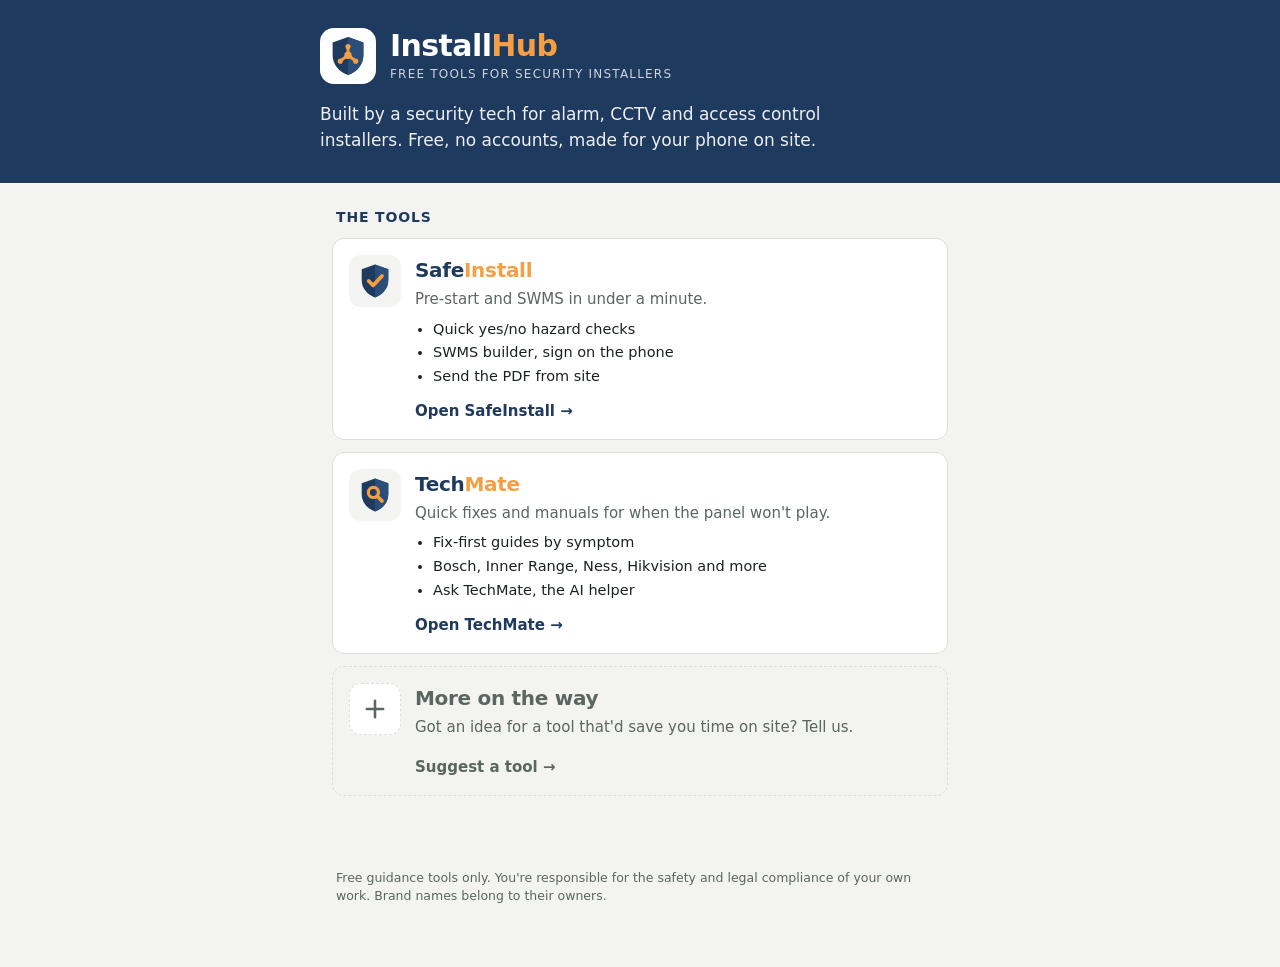
==== index.html @ ba19a9b3 "InstallHub suite home page Co-Authored-By: Claude Opus 5.5 <noreply@anthropic.com> Claude-Session: h" ====
<!DOCTYPE html>
<html lang="en-AU">
<head>
<meta charset="utf-8">
<meta name="viewport" content="width=device-width, initial-scale=1">
<title>InstallHub — Free tools for security installers</title>
<meta name="description" content="Free tools for alarm, CCTV and access control installers: SafeInstall for pre-starts and SWMS, TechMate for quick fixes and manuals.">
<meta name="theme-color" content="#1f3a5f">
<link rel="icon" href="/icons/favicon.svg" type="image/svg+xml">
<link rel="apple-touch-icon" href="/icons/apple-touch-icon.png">
<link rel="manifest" href="/manifest.webmanifest">
<style>
  :root { --bg:#f3f4f1; --card:#fff; --ink:#1b2220; --muted:#5b6561; --line:#dce0db;
          --brand:#1f3a5f; --brand2:#2b4d7a; --accent:#F59E42; --r:12px; }
  * { box-sizing: border-box; }
  body { margin:0; overflow-x:hidden; background:var(--bg); color:var(--ink);
         font:16px/1.5 system-ui,-apple-system,"Segoe UI",Roboto,sans-serif; -webkit-text-size-adjust:100%; }
  header { background:var(--brand); color:#fff; padding:28px 16px 30px; }
  .in { max-width:640px; margin:0 auto; }
  .brand { display:flex; align-items:center; gap:14px; }
  .logo { width:56px; height:56px; border-radius:14px; background:#fff; display:flex; align-items:center; justify-content:center; flex-shrink:0; }
  .wm { margin:0; font-size:30px; letter-spacing:-.6px; line-height:1.1; }
  .wm span { color:var(--accent); }
  .tag { font-size:12px; letter-spacing:.1em; text-transform:uppercase; opacity:.78; margin-top:3px; }
  .intro { margin:18px 0 0; font-size:17px; opacity:.92; max-width:520px; }
  main { max-width:640px; margin:0 auto; padding:18px 12px 40px; }
  h2 { font-size:14px; text-transform:uppercase; letter-spacing:.06em; color:var(--brand); margin:6px 4px 10px; }
  .tool { display:flex; gap:14px; align-items:flex-start; background:var(--card); border:1px solid var(--line);
          border-radius:var(--r); padding:16px; margin-bottom:12px; text-decoration:none; color:var(--ink); }
  .tool:active { transform:scale(.99); }
  .tool .ic { width:52px; height:52px; border-radius:12px; background:var(--bg); display:flex; align-items:center; justify-content:center; flex-shrink:0; }
  .tool b { display:block; font-size:20px; color:var(--brand); letter-spacing:-.3px; }
  .tool b span { color:var(--accent); }
  .tool p { margin:3px 0 8px; color:var(--muted); font-size:15px; }
  .tool ul { margin:0; padding-left:18px; font-size:14.5px; }
  .tool li { margin:2px 0; }
  .tool .go { display:inline-block; margin-top:10px; font-weight:700; color:var(--brand); font-size:15px; }
  .soon { border-style:dashed; background:transparent; }
  .soon b { color:var(--muted); }
  footer { max-width:640px; margin:0 auto; padding:8px 16px 48px; color:var(--muted); font-size:12.5px; }
  footer a { color:var(--muted); }
</style>
</head>
<body>
<header><div class="in">
  <div class="brand">
    <span class="logo"><img src="/icons/logo.svg" width="44" height="44" alt=""></span>
    <div>
      <h1 class="wm">Install<span>Hub</span></h1>
      <div class="tag">Free tools for security installers</div>
    </div>
  </div>
  <p class="intro">Built by a security tech for alarm, CCTV and access control installers. Free, no accounts, made for your phone on site.</p>
</div></header>

<main>
  <h2>The tools</h2>

  <a class="tool" href="https://safeinstall.org">
    <span class="ic"><svg width="38" height="38" viewBox="0 0 120 120" aria-hidden="true"><path d="M60 8 L102 23 V57 C102 84 84 103 60 112 C36 103 18 84 18 57 V23 Z" fill="#1f3a5f"/><path d="M60 8 L102 23 V57 C102 84 84 103 60 112 Z" fill="#2b4d7a"/><polyline points="40,60 54,74 82,44" fill="none" stroke="#F59E42" stroke-width="12" stroke-linecap="round" stroke-linejoin="round"/></svg></span>
    <span>
      <b>Safe<span>Install</span></b>
      <p>Pre-start and SWMS in under a minute.</p>
      <ul><li>Quick yes/no hazard checks</li><li>SWMS builder, sign on the phone</li><li>Send the PDF from site</li></ul>
      <span class="go">Open SafeInstall →</span>
    </span>
  </a>

  <a class="tool" href="https://techmate.installhub.org">
    <span class="ic"><svg width="38" height="38" viewBox="0 0 120 120" aria-hidden="true"><path d="M60 8 L102 23 V57 C102 84 84 103 60 112 C36 103 18 84 18 57 V23 Z" fill="#1f3a5f"/><path d="M60 8 L102 23 V57 C102 84 84 103 60 112 Z" fill="#2b4d7a"/><circle cx="55" cy="52" r="16" fill="none" stroke="#F59E42" stroke-width="10"/><line x1="67" y1="64" x2="82" y2="79" stroke="#F59E42" stroke-width="12" stroke-linecap="round"/></svg></span>
    <span>
      <b>Tech<span>Mate</span></b>
      <p>Quick fixes and manuals for when the panel won't play.</p>
      <ul><li>Fix-first guides by symptom</li><li>Bosch, Inner Range, Ness, Hikvision and more</li><li>Ask TechMate, the AI helper</li></ul>
      <span class="go">Open TechMate →</span>
    </span>
  </a>

  <a class="tool soon" href="https://techmate.installhub.org/suggest/">
    <span class="ic" style="background:#fff;border:1px dashed var(--line)"><svg width="28" height="28" viewBox="0 0 24 24" aria-hidden="true"><path d="M12 5v14M5 12h14" stroke="#5b6561" stroke-width="2.2" stroke-linecap="round"/></svg></span>
    <span>
      <b>More on the way</b>
      <p>Got an idea for a tool that'd save you time on site? Tell us.</p>
      <span class="go" style="color:var(--muted)">Suggest a tool →</span>
    </span>
  </a>
</main>

<footer>
  <p>Free guidance tools only. You're responsible for the safety and legal compliance of your own work. Brand names belong to their owners.</p>
</footer>
</body>
</html>
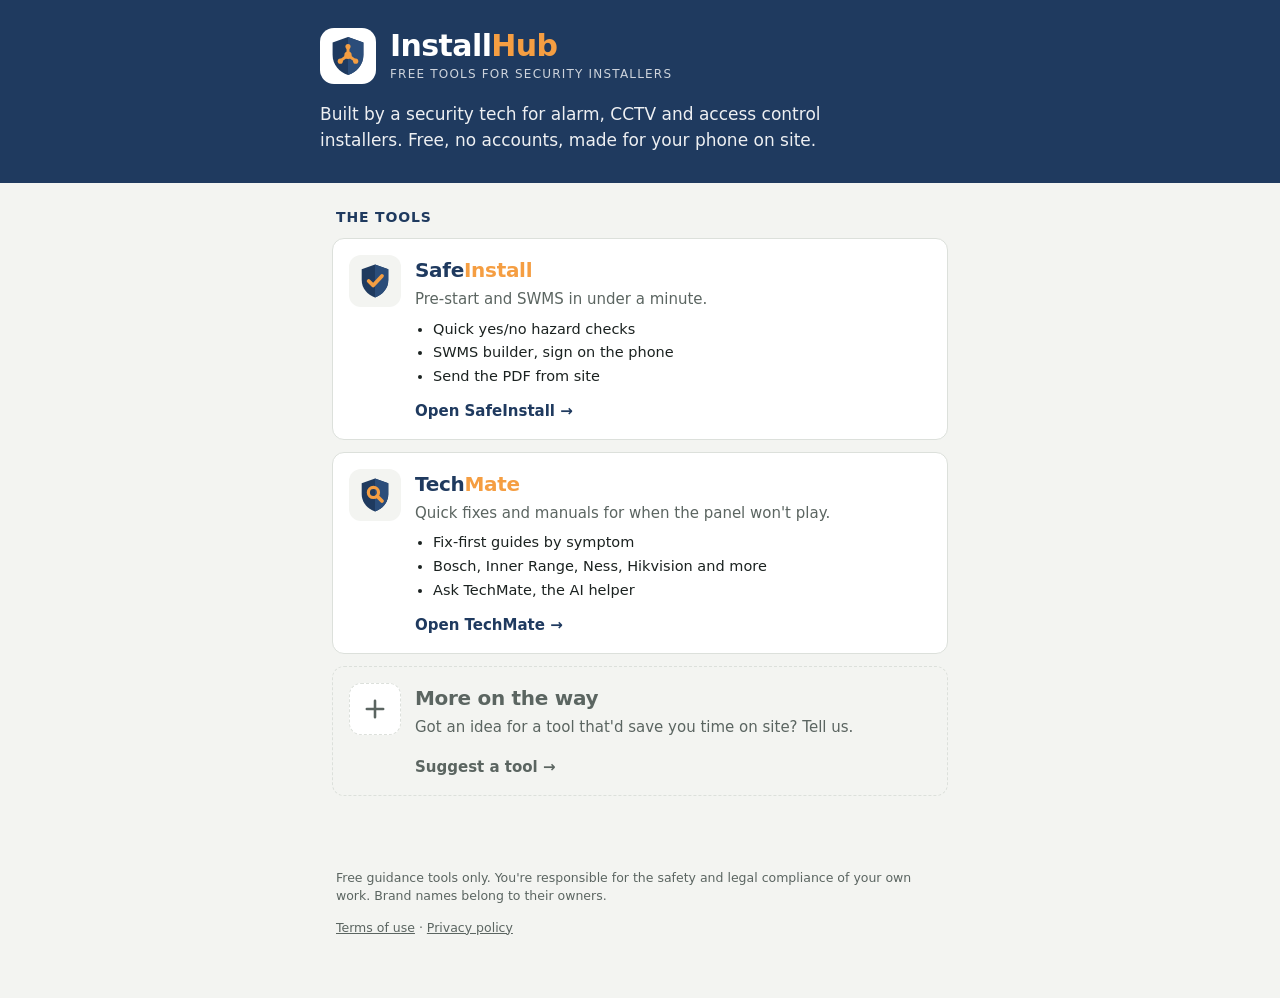
==== commit 214e527a: "Add InstallHub terms of use and privacy policy links; tighten SafeInstall terms Co-Authored-By: Clau" ====
--- a/index.html
+++ b/index.html
@@ -88,6 +88,7 @@
 
 <footer>
   <p>Free guidance tools only. You're responsible for the safety and legal compliance of your own work. Brand names belong to their owners.</p>
+  <p><a href="/terms/">Terms of use</a> · <a href="/privacy/">Privacy policy</a></p>
 </footer>
 </body>
 </html>
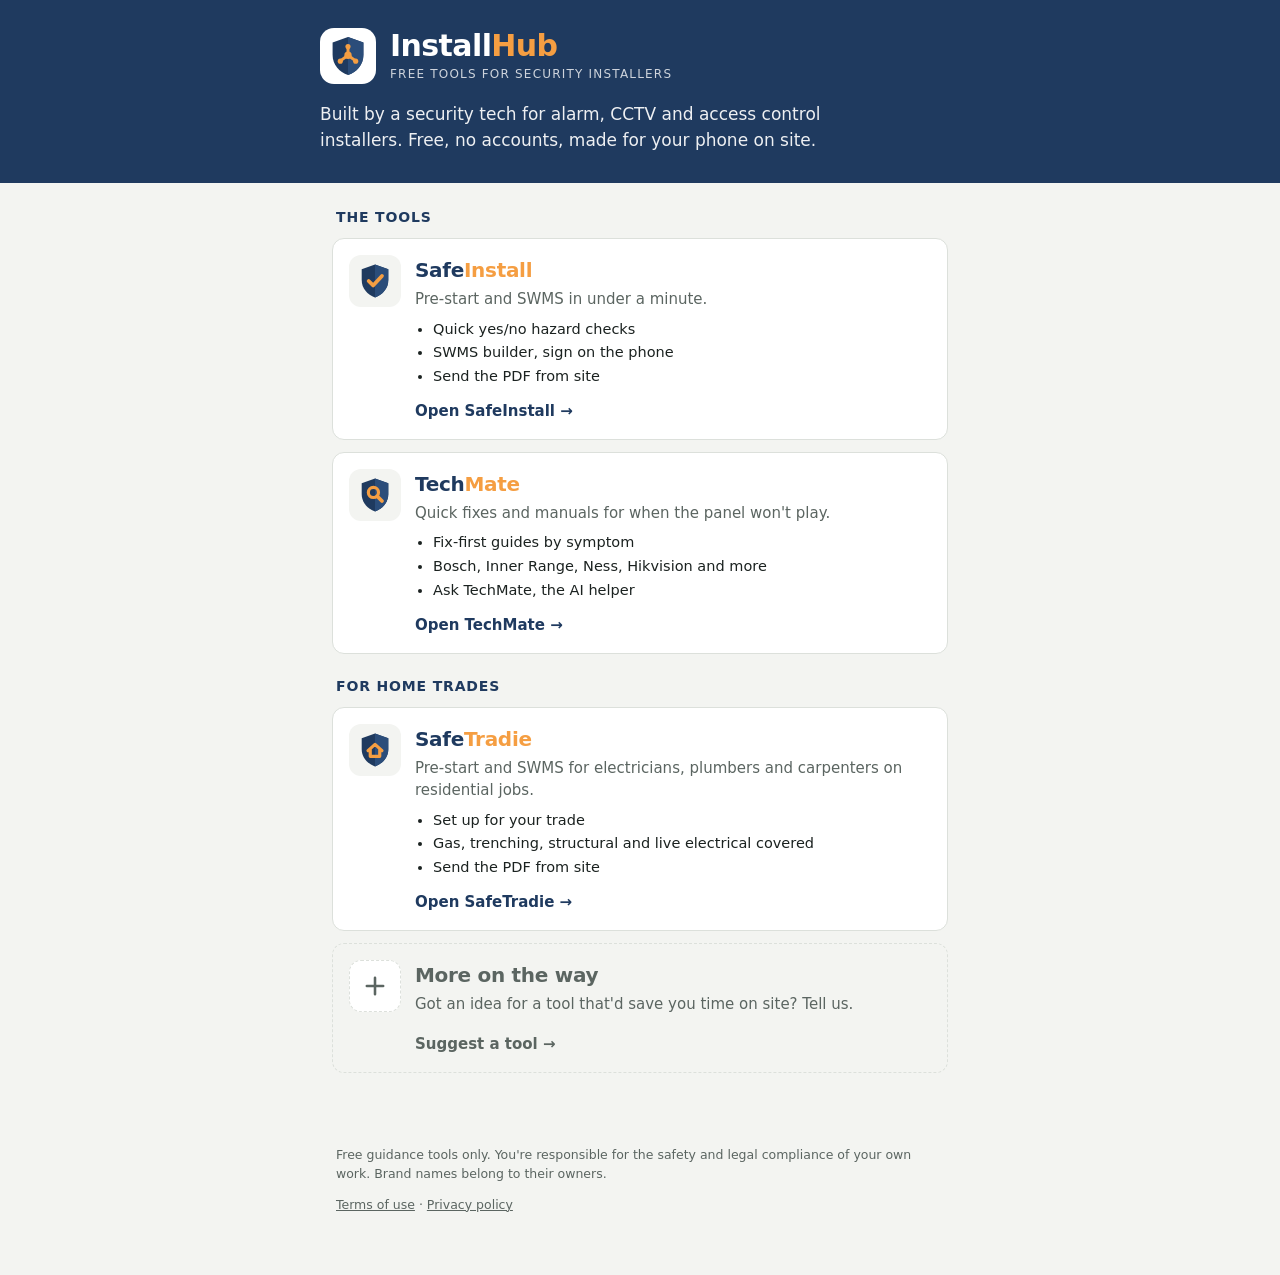
==== commit 8997afce: "Add SafeTradie to InstallHub: home page card, short link, terms, privacy, deploy queue Co-Authored-B" ====
--- a/index.html
+++ b/index.html
@@ -4,7 +4,7 @@
 <meta charset="utf-8">
 <meta name="viewport" content="width=device-width, initial-scale=1">
 <title>InstallHub — Free tools for security installers</title>
-<meta name="description" content="Free tools for alarm, CCTV and access control installers: SafeInstall for pre-starts and SWMS, TechMate for quick fixes and manuals.">
+<meta name="description" content="Free tools for alarm, CCTV and access control installers: SafeInstall for pre-starts and SWMS, TechMate for quick fixes and manuals. Plus SafeTradie, pre-starts and SWMS for home trades.">
 <meta name="theme-color" content="#1f3a5f">
 <link rel="icon" href="/icons/favicon.svg" type="image/svg+xml">
 <link rel="apple-touch-icon" href="/icons/apple-touch-icon.png">
@@ -76,6 +76,18 @@
     </span>
   </a>
 
+  <h2 style="margin-top:22px">For home trades</h2>
+
+  <a class="tool" href="https://safetradie.installhub.org">
+    <span class="ic"><svg width="38" height="38" viewBox="0 0 120 120" aria-hidden="true"><path d="M60 8 L102 23 V57 C102 84 84 103 60 112 C36 103 18 84 18 57 V23 Z" fill="#1f3a5f"/><path d="M60 8 L102 23 V57 C102 84 84 103 60 112 Z" fill="#2b4d7a"/><path d="M38 62 L60 42 L82 62 M45 57 V80 H75 V57" fill="none" stroke="#F59E42" stroke-width="10" stroke-linecap="round" stroke-linejoin="round"/></svg></span>
+    <span>
+      <b>Safe<span>Tradie</span></b>
+      <p>Pre-start and SWMS for electricians, plumbers and carpenters on residential jobs.</p>
+      <ul><li>Set up for your trade</li><li>Gas, trenching, structural and live electrical covered</li><li>Send the PDF from site</li></ul>
+      <span class="go">Open SafeTradie →</span>
+    </span>
+  </a>
+
   <a class="tool soon" href="https://techmate.installhub.org/suggest/">
     <span class="ic" style="background:#fff;border:1px dashed var(--line)"><svg width="28" height="28" viewBox="0 0 24 24" aria-hidden="true"><path d="M12 5v14M5 12h14" stroke="#5b6561" stroke-width="2.2" stroke-linecap="round"/></svg></span>
     <span>
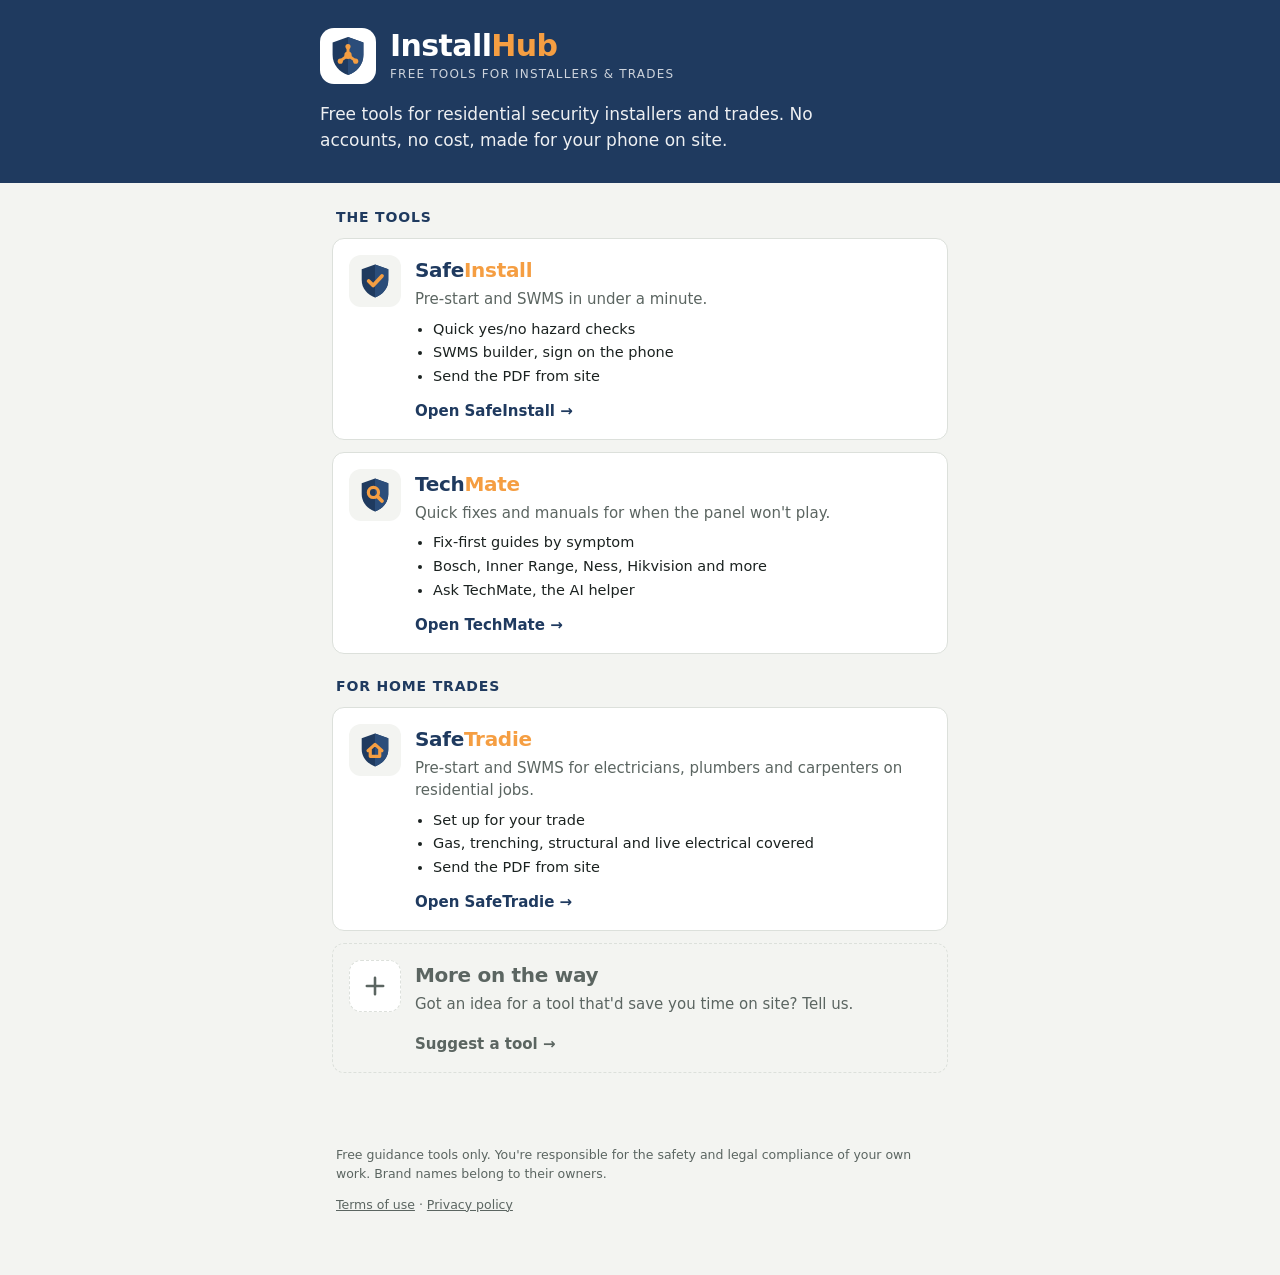
==== commit 065d87cf: "Home page: broaden tagline and intro to installers and trades Co-Authored-By: Claude Opus 5.5 <norep" ====
--- a/index.html
+++ b/index.html
@@ -3,7 +3,7 @@
 <head>
 <meta charset="utf-8">
 <meta name="viewport" content="width=device-width, initial-scale=1">
-<title>InstallHub — Free tools for security installers</title>
+<title>InstallHub — Free tools for residential security installers and trades</title>
 <meta name="description" content="Free tools for alarm, CCTV and access control installers: SafeInstall for pre-starts and SWMS, TechMate for quick fixes and manuals. Plus SafeTradie, pre-starts and SWMS for home trades.">
 <meta name="theme-color" content="#1f3a5f">
 <link rel="icon" href="/icons/favicon.svg" type="image/svg+xml">
@@ -47,10 +47,10 @@
     <span class="logo"><img src="/icons/logo.svg" width="44" height="44" alt=""></span>
     <div>
       <h1 class="wm">Install<span>Hub</span></h1>
-      <div class="tag">Free tools for security installers</div>
+      <div class="tag">Free tools for installers &amp; trades</div>
     </div>
   </div>
-  <p class="intro">Built by a security tech for alarm, CCTV and access control installers. Free, no accounts, made for your phone on site.</p>
+  <p class="intro">Free tools for residential security installers and trades. No accounts, no cost, made for your phone on site.</p>
 </div></header>
 
 <main>
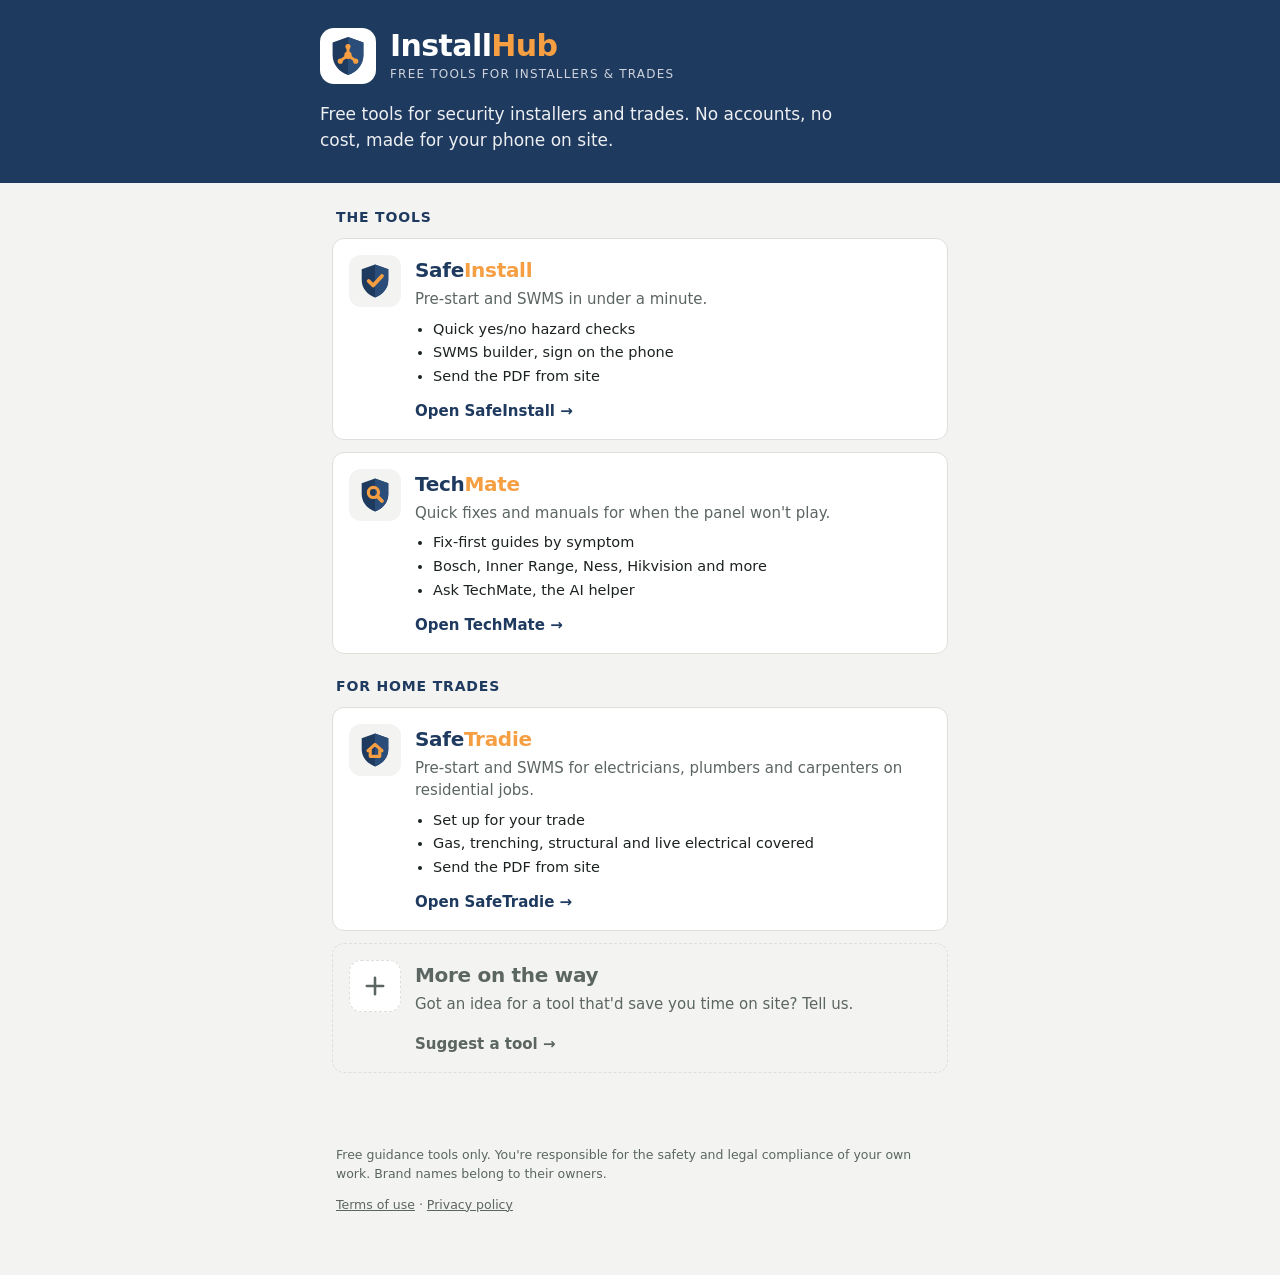
==== commit 0f7d82a2: "Home page: drop 'residential' from intro and title Co-Authored-By: Claude Opus 5.5 <noreply@anthropi" ====
--- a/index.html
+++ b/index.html
@@ -3,7 +3,7 @@
 <head>
 <meta charset="utf-8">
 <meta name="viewport" content="width=device-width, initial-scale=1">
-<title>InstallHub — Free tools for residential security installers and trades</title>
+<title>InstallHub — Free tools for security installers and trades</title>
 <meta name="description" content="Free tools for alarm, CCTV and access control installers: SafeInstall for pre-starts and SWMS, TechMate for quick fixes and manuals. Plus SafeTradie, pre-starts and SWMS for home trades.">
 <meta name="theme-color" content="#1f3a5f">
 <link rel="icon" href="/icons/favicon.svg" type="image/svg+xml">
@@ -50,7 +50,7 @@
       <div class="tag">Free tools for installers &amp; trades</div>
     </div>
   </div>
-  <p class="intro">Free tools for residential security installers and trades. No accounts, no cost, made for your phone on site.</p>
+  <p class="intro">Free tools for security installers and trades. No accounts, no cost, made for your phone on site.</p>
 </div></header>
 
 <main>
